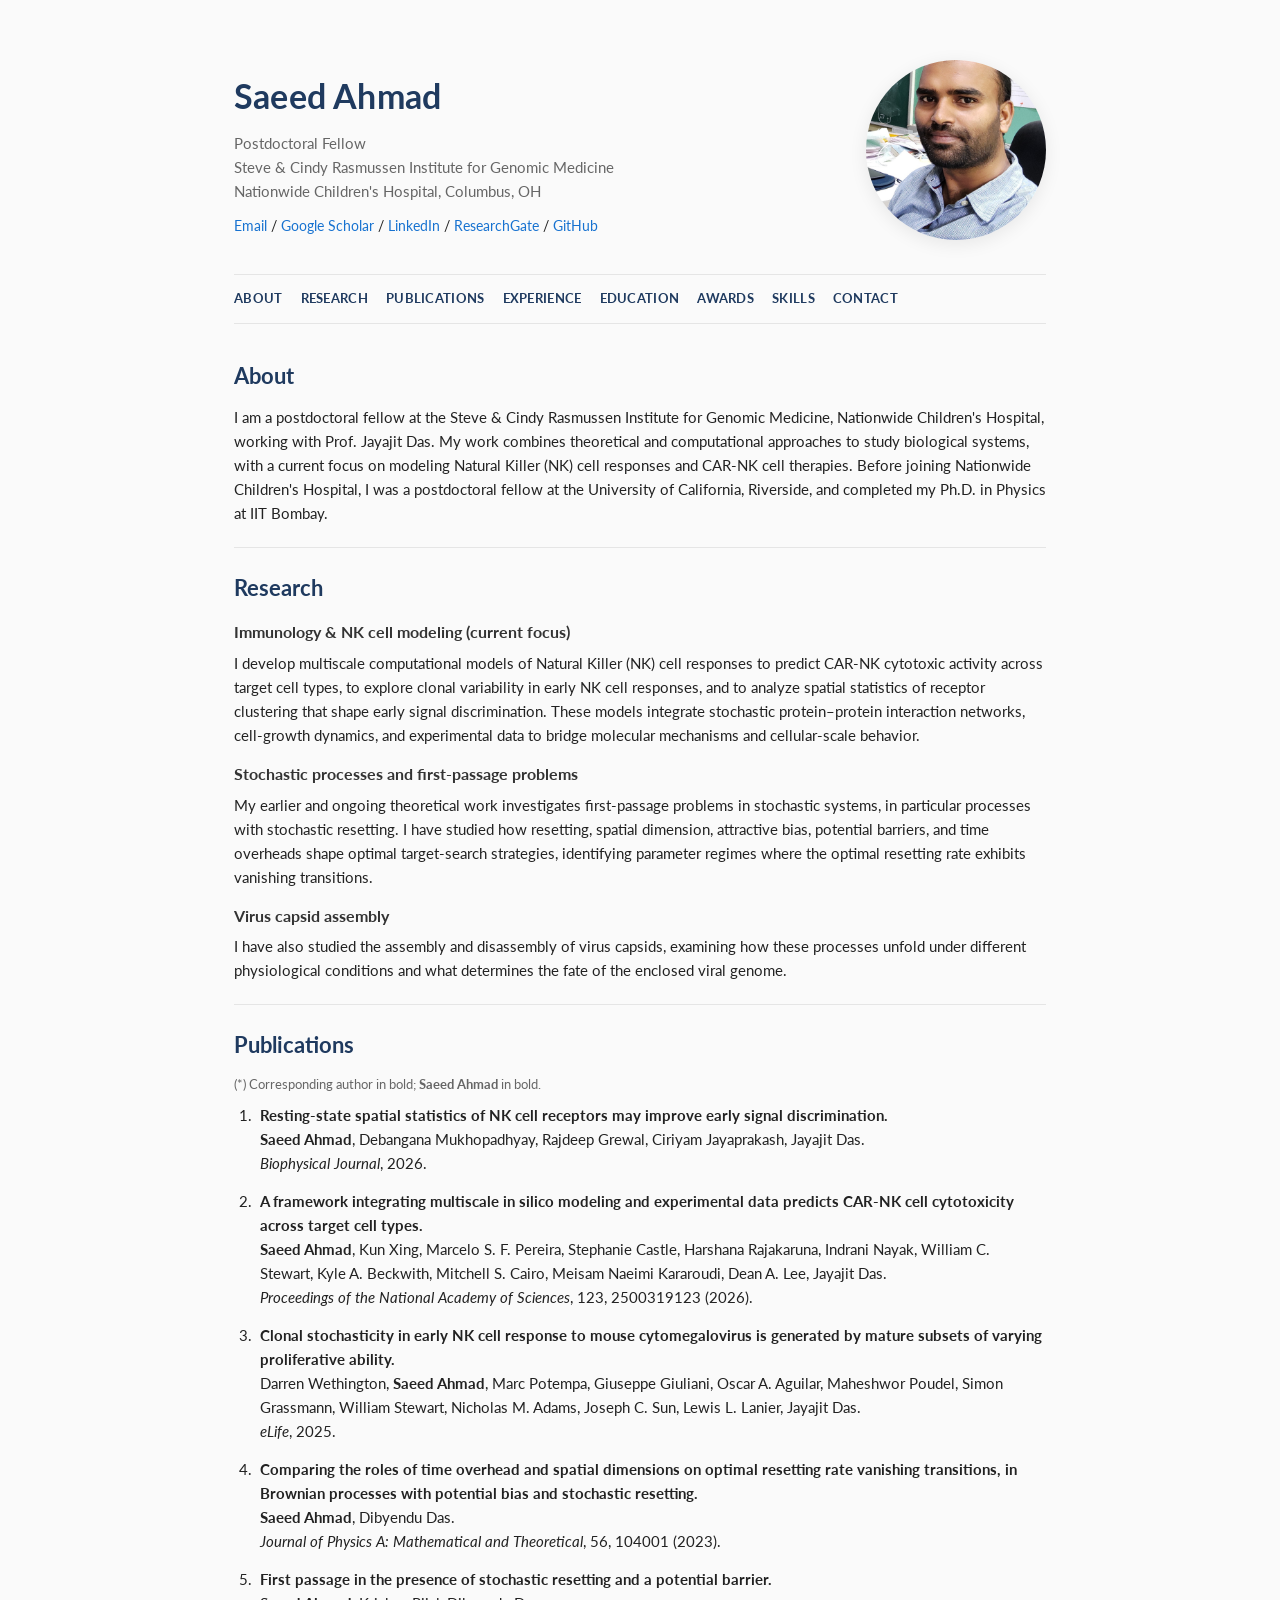
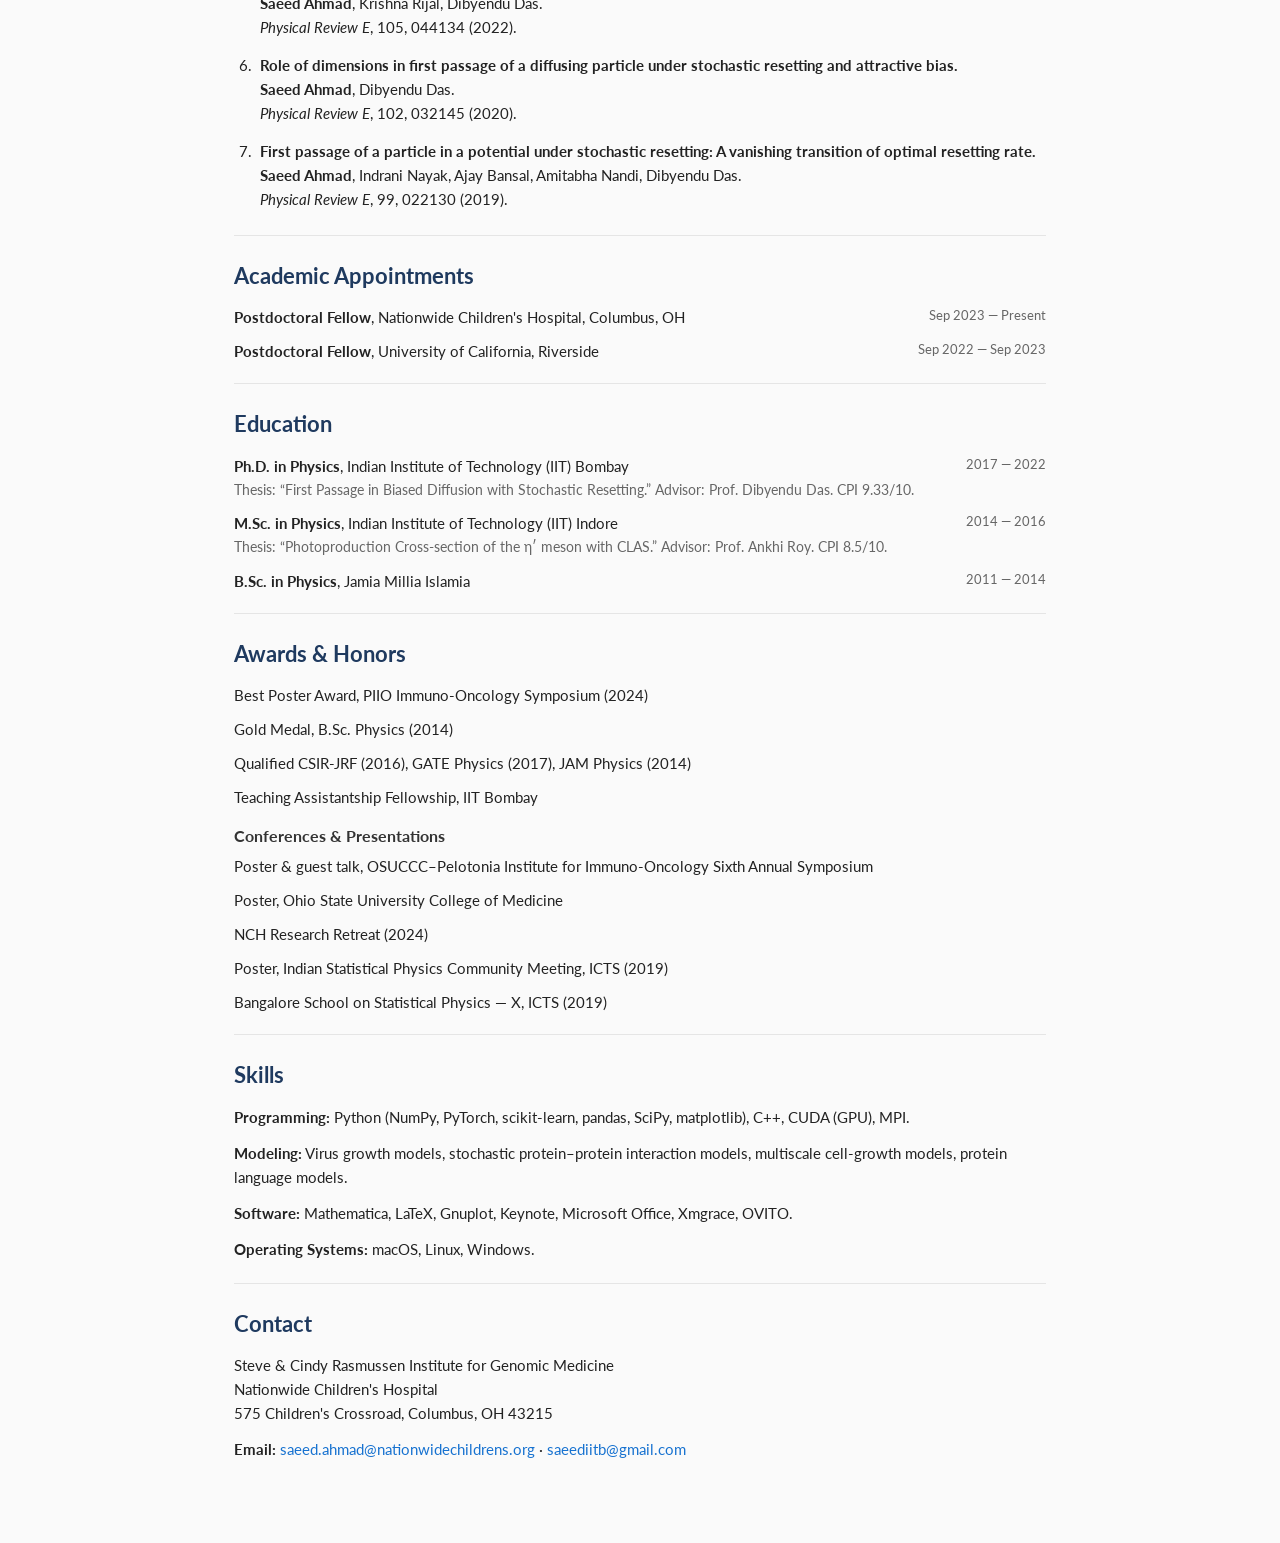
==== index.html @ 2b47fd46 "init commit" ====
<!DOCTYPE html>
<html lang="en">
<head>
  <meta charset="UTF-8">
  <title>Saeed Ahmad</title>
  <meta name="viewport" content="width=device-width, initial-scale=1">
  <meta name="description" content="Saeed Ahmad — Postdoctoral fellow at Nationwide Children's Hospital. Computational biology, stochastic processes, and NK cell immunology.">
  <link rel="stylesheet" href="stylesheet.css">
  <link href="https://fonts.googleapis.com/css?family=Lato:400,700&display=swap" rel="stylesheet">
</head>
<body>
  <div class="site-wrapper">

    <!-- ===== Header ===== -->
    <header class="site-header">
      <div class="header-text">
        <h1 class="name">Saeed Ahmad</h1>
        <p class="affiliation">
          Postdoctoral Fellow<br>
          Steve &amp; Cindy Rasmussen Institute for Genomic Medicine<br>
          Nationwide Children's Hospital, Columbus, OH
        </p>
        <p class="contact-line">
          <a href="mailto:saeed.ahmad@nationwidechildrens.org">Email</a> /
          <a href="https://scholar.google.com/citations?user=5NiP6fwAAAAJ&amp;hl=en" target="_blank" rel="noopener">Google Scholar</a> /
          <a href="https://www.linkedin.com/in/saeed-ahmad-b1a531228/" target="_blank" rel="noopener">LinkedIn</a> /
          <a href="https://www.researchgate.net/profile/Saeed-Ahmad-15" target="_blank" rel="noopener">ResearchGate</a> /
          <a href="https://github.com/" target="_blank" rel="noopener">GitHub</a>
        </p>
      </div>
      <div class="header-photo">
        <img src="saeed.jpg" class="profile-photo" alt="Saeed Ahmad">
      </div>
    </header>

    <!-- ===== Navigation ===== -->
    <nav class="site-nav">
      <a href="#about">About</a>
      <a href="#research">Research</a>
      <a href="#publications">Publications</a>
      <a href="#experience">Experience</a>
      <a href="#education">Education</a>
      <a href="#awards">Awards</a>
      <a href="#skills">Skills</a>
      <a href="#contact">Contact</a>
    </nav>

    <!-- ===== About ===== -->
    <section id="about" class="section">
      <h2>About</h2>
      <p>
        I am a postdoctoral fellow at the Steve &amp; Cindy Rasmussen Institute for Genomic Medicine,
        Nationwide Children's Hospital, working with Prof. Jayajit Das. My work combines
        theoretical and computational approaches to study biological systems, with a current focus on
        modeling Natural Killer (NK) cell responses and CAR-NK cell therapies. Before joining
        Nationwide Children's Hospital, I was a postdoctoral fellow at the University of California,
        Riverside, and completed my Ph.D. in Physics at IIT Bombay.
      </p>
    </section>

    <!-- ===== Research ===== -->
    <section id="research" class="section">
      <h2>Research</h2>

      <h3>Immunology &amp; NK cell modeling (current focus)</h3>
      <p>
        I develop multiscale computational models of Natural Killer (NK) cell responses to
        predict CAR-NK cytotoxic activity across target cell types, to explore clonal variability
        in early NK cell responses, and to analyze spatial statistics of receptor clustering that
        shape early signal discrimination. These models integrate stochastic protein–protein
        interaction networks, cell-growth dynamics, and experimental data to bridge molecular
        mechanisms and cellular-scale behavior.
      </p>

      <h3>Stochastic processes and first-passage problems</h3>
      <p>
        My earlier and ongoing theoretical work investigates first-passage problems in
        stochastic systems, in particular processes with stochastic resetting. I have studied
        how resetting, spatial dimension, attractive bias, potential barriers, and time overheads
        shape optimal target-search strategies, identifying parameter regimes where the optimal
        resetting rate exhibits vanishing transitions.
      </p>

      <h3>Virus capsid assembly</h3>
      <p>
        I have also studied the assembly and disassembly of virus capsids, examining how these
        processes unfold under different physiological conditions and what determines the fate
        of the enclosed viral genome.
      </p>
    </section>

    <!-- ===== Publications ===== -->
    <section id="publications" class="section">
      <h2>Publications</h2>
      <p class="pub-note">(*) Corresponding author in bold; <strong>Saeed Ahmad</strong> in bold.</p>

      <ol class="pub-list">
        <li>
          <span class="papertitle">Resting-state spatial statistics of NK cell receptors may improve early signal discrimination.</span><br>
          <strong>Saeed Ahmad</strong>, Debangana Mukhopadhyay, Rajdeep Grewal, Ciriyam Jayaprakash, Jayajit Das.<br>
          <em>Biophysical Journal</em>, 2026.
        </li>
        <li>
          <span class="papertitle">A framework integrating multiscale in silico modeling and experimental data predicts CAR-NK cell cytotoxicity across target cell types.</span><br>
          <strong>Saeed Ahmad</strong>, Kun Xing, Marcelo S. F. Pereira, Stephanie Castle, Harshana Rajakaruna, Indrani Nayak, William C. Stewart, Kyle A. Beckwith, Mitchell S. Cairo, Meisam Naeimi Kararoudi, Dean A. Lee, Jayajit Das.<br>
          <em>Proceedings of the National Academy of Sciences</em>, 123, 2500319123 (2026).
        </li>
        <li>
          <span class="papertitle">Clonal stochasticity in early NK cell response to mouse cytomegalovirus is generated by mature subsets of varying proliferative ability.</span><br>
          Darren Wethington, <strong>Saeed Ahmad</strong>, Marc Potempa, Giuseppe Giuliani, Oscar A. Aguilar, Maheshwor Poudel, Simon Grassmann, William Stewart, Nicholas M. Adams, Joseph C. Sun, Lewis L. Lanier, Jayajit Das.<br>
          <em>eLife</em>, 2025.
        </li>
        <li>
          <span class="papertitle">Comparing the roles of time overhead and spatial dimensions on optimal resetting rate vanishing transitions, in Brownian processes with potential bias and stochastic resetting.</span><br>
          <strong>Saeed Ahmad</strong>, Dibyendu Das.<br>
          <em>Journal of Physics A: Mathematical and Theoretical</em>, 56, 104001 (2023).
        </li>
        <li>
          <span class="papertitle">First passage in the presence of stochastic resetting and a potential barrier.</span><br>
          <strong>Saeed Ahmad</strong>, Krishna Rijal, Dibyendu Das.<br>
          <em>Physical Review E</em>, 105, 044134 (2022).
        </li>
        <li>
          <span class="papertitle">Role of dimensions in first passage of a diffusing particle under stochastic resetting and attractive bias.</span><br>
          <strong>Saeed Ahmad</strong>, Dibyendu Das.<br>
          <em>Physical Review E</em>, 102, 032145 (2020).
        </li>
        <li>
          <span class="papertitle">First passage of a particle in a potential under stochastic resetting: A vanishing transition of optimal resetting rate.</span><br>
          <strong>Saeed Ahmad</strong>, Indrani Nayak, Ajay Bansal, Amitabha Nandi, Dibyendu Das.<br>
          <em>Physical Review E</em>, 99, 022130 (2019).
        </li>
      </ol>
    </section>

    <!-- ===== Experience ===== -->
    <section id="experience" class="section">
      <h2>Academic Appointments</h2>
      <ul class="clean-list">
        <li>
          <strong>Postdoctoral Fellow</strong>, Nationwide Children's Hospital, Columbus, OH
          <span class="date">Sep 2023 — Present</span>
        </li>
        <li>
          <strong>Postdoctoral Fellow</strong>, University of California, Riverside
          <span class="date">Sep 2022 — Sep 2023</span>
        </li>
      </ul>
    </section>

    <!-- ===== Education ===== -->
    <section id="education" class="section">
      <h2>Education</h2>
      <ul class="clean-list">
        <li>
          <strong>Ph.D. in Physics</strong>, Indian Institute of Technology (IIT) Bombay
          <span class="date">2017 — 2022</span><br>
          <span class="sub">Thesis: “First Passage in Biased Diffusion with Stochastic Resetting.” Advisor: Prof. Dibyendu Das. CPI 9.33/10.</span>
        </li>
        <li>
          <strong>M.Sc. in Physics</strong>, Indian Institute of Technology (IIT) Indore
          <span class="date">2014 — 2016</span><br>
          <span class="sub">Thesis: “Photoproduction Cross-section of the η′ meson with CLAS.” Advisor: Prof. Ankhi Roy. CPI 8.5/10.</span>
        </li>
        <li>
          <strong>B.Sc. in Physics</strong>, Jamia Millia Islamia
          <span class="date">2011 — 2014</span>
        </li>
      </ul>
    </section>

    <!-- ===== Awards & Conferences ===== -->
    <section id="awards" class="section">
      <h2>Awards &amp; Honors</h2>
      <ul class="clean-list">
        <li>Best Poster Award, PIIO Immuno-Oncology Symposium (2024)</li>
        <li>Gold Medal, B.Sc. Physics (2014)</li>
        <li>Qualified CSIR-JRF (2016), GATE Physics (2017), JAM Physics (2014)</li>
        <li>Teaching Assistantship Fellowship, IIT Bombay</li>
      </ul>

      <h3>Conferences &amp; Presentations</h3>
      <ul class="clean-list">
        <li>Poster &amp; guest talk, OSUCCC–Pelotonia Institute for Immuno-Oncology Sixth Annual Symposium</li>
        <li>Poster, Ohio State University College of Medicine</li>
        <li>NCH Research Retreat (2024)</li>
        <li>Poster, Indian Statistical Physics Community Meeting, ICTS (2019)</li>
        <li>Bangalore School on Statistical Physics — X, ICTS (2019)</li>
      </ul>
    </section>

    <!-- ===== Skills ===== -->
    <section id="skills" class="section">
      <h2>Skills</h2>
      <p>
        <strong>Programming:</strong> Python (NumPy, PyTorch, scikit-learn, pandas, SciPy, matplotlib), C++, CUDA (GPU), MPI.
      </p>
      <p>
        <strong>Modeling:</strong> Virus growth models, stochastic protein–protein interaction models, multiscale cell-growth models, protein language models.
      </p>
      <p>
        <strong>Software:</strong> Mathematica, LaTeX, Gnuplot, Keynote, Microsoft Office, Xmgrace, OVITO.
      </p>
      <p>
        <strong>Operating Systems:</strong> macOS, Linux, Windows.
      </p>
    </section>

    <!-- ===== Contact ===== -->
    <section id="contact" class="section">
      <h2>Contact</h2>
      <p>
        Steve &amp; Cindy Rasmussen Institute for Genomic Medicine<br>
        Nationwide Children's Hospital<br>
        575 Children's Crossroad, Columbus, OH 43215
      </p>
      <p>
        <strong>Email:</strong>
        <a href="mailto:saeed.ahmad@nationwidechildrens.org">saeed.ahmad@nationwidechildrens.org</a> ·
        <a href="mailto:saeediitb@gmail.com">saeediitb@gmail.com</a>
      </p>
    </section>

  </div>
</body>
</html>
---- stylesheet.css ----
/* =========================================================
   Saeed Ahmad — researcher homepage
   Clean, responsive, single-column layout
   ========================================================= */

:root {
  --bg: #fafafa;
  --text: #222;
  --muted: #666;
  --link: #1772d0;
  --link-hover: #f09228;
  --border: #e5e5e5;
  --accent: #1f3a5f;
  --max-width: 860px;
}

* { box-sizing: border-box; }

html, body {
  margin: 0;
  padding: 0;
  background: var(--bg);
  color: var(--text);
  font-family: 'Lato', Verdana, Helvetica, sans-serif;
  font-size: 15px;
  line-height: 1.6;
  -webkit-font-smoothing: antialiased;
}

a {
  color: var(--link);
  text-decoration: none;
  transition: color 0.15s ease-in-out;
}
a:hover, a:focus { color: var(--link-hover); }

p { margin: 0 0 12px 0; }

/* ---------- Layout wrapper ---------- */
.site-wrapper {
  max-width: var(--max-width);
  margin: 0 auto;
  padding: 40px 24px 60px 24px;
}

/* ---------- Header ---------- */
.site-header {
  display: flex;
  flex-direction: row;
  align-items: center;
  gap: 32px;
  padding: 20px 0 28px 0;
  border-bottom: 1px solid var(--border);
}
.header-text { flex: 1 1 auto; }
.header-photo {
  flex: 0 0 auto;
  width: 180px;
  max-width: 35%;
}
.profile-photo {
  width: 100%;
  border-radius: 50%;
  object-fit: cover;
  aspect-ratio: 1 / 1;
  box-shadow: 0 4px 18px rgba(0,0,0,0.08);
}

.name {
  margin: 0 0 8px 0;
  font-size: 34px;
  font-weight: 700;
  letter-spacing: 0.2px;
  color: var(--accent);
}
.affiliation {
  margin: 0 0 12px 0;
  color: var(--muted);
  font-size: 15px;
}
.contact-line {
  margin: 0;
  font-size: 14px;
}

/* ---------- Navigation ---------- */
.site-nav {
  display: flex;
  flex-wrap: wrap;
  gap: 6px 18px;
  padding: 14px 0;
  margin: 0 0 12px 0;
  border-bottom: 1px solid var(--border);
  font-size: 14px;
}
.site-nav a {
  color: var(--accent);
  font-weight: 700;
  letter-spacing: 0.3px;
  text-transform: uppercase;
  font-size: 12.5px;
}
.site-nav a:hover { color: var(--link-hover); }

/* ---------- Sections ---------- */
.section {
  padding: 22px 0 10px 0;
  border-bottom: 1px solid var(--border);
}
.section:last-of-type { border-bottom: none; }

.section h2 {
  margin: 0 0 12px 0;
  font-size: 22px;
  font-weight: 700;
  color: var(--accent);
}
.section h3 {
  margin: 14px 0 6px 0;
  font-size: 16px;
  font-weight: 700;
  color: #333;
}

/* ---------- Publications ---------- */
.pub-note {
  font-size: 13px;
  color: var(--muted);
  margin-bottom: 8px;
}
.pub-list {
  list-style: decimal;
  padding-left: 22px;
  margin: 0;
}
.pub-list li {
  margin-bottom: 14px;
  padding-left: 4px;
}
.papertitle {
  font-weight: 700;
  color: #222;
}

/* ---------- Clean lists ---------- */
.clean-list {
  list-style: none;
  margin: 0;
  padding: 0;
}
.clean-list li {
  margin-bottom: 10px;
}
.clean-list .date {
  float: right;
  color: var(--muted);
  font-size: 13px;
}
.clean-list .sub {
  display: block;
  color: var(--muted);
  font-size: 13.5px;
  margin-top: 2px;
}

/* ---------- Responsive ---------- */
@media (max-width: 640px) {
  .site-wrapper { padding: 20px 16px 40px 16px; }
  .site-header {
    flex-direction: column-reverse;
    align-items: center;
    text-align: center;
    gap: 16px;
  }
  .header-photo { width: 140px; max-width: 60%; }
  .name { font-size: 28px; }
  .clean-list .date {
    float: none;
    display: block;
    margin-top: 2px;
  }
  .site-nav { justify-content: center; }
}

/* ---------- Accessibility ---------- */
:focus-visible {
  outline: 2px solid var(--link-hover);
  outline-offset: 2px;
}
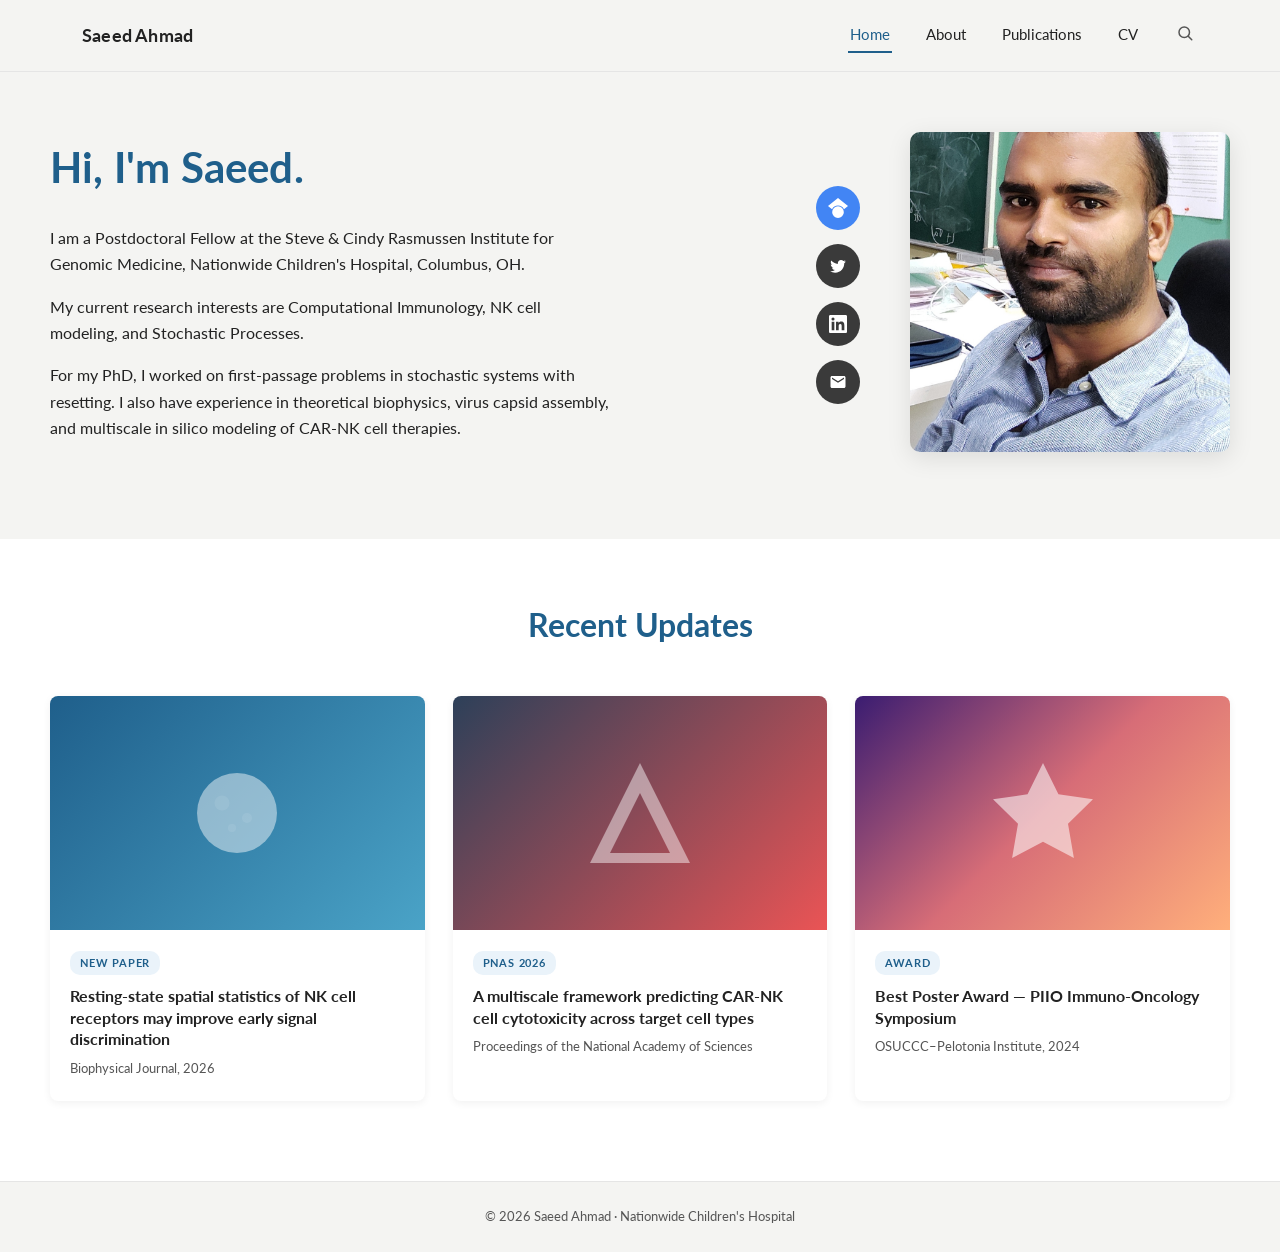
==== commit 320a2026: "block addition" ====
--- a/index.html
+++ b/index.html
@@ -5,222 +5,388 @@
   <title>Saeed Ahmad</title>
   <meta name="viewport" content="width=device-width, initial-scale=1">
   <meta name="description" content="Saeed Ahmad — Postdoctoral fellow at Nationwide Children's Hospital. Computational biology, stochastic processes, and NK cell immunology.">
-  <link rel="stylesheet" href="stylesheet.css">
   <link href="https://fonts.googleapis.com/css?family=Lato:400,700&display=swap" rel="stylesheet">
+  <style>
+    /* =========================================================
+       Saeed Ahmad — homepage (hero layout)
+       Inspired by a clean, minimal academic layout
+       ========================================================= */
+
+    :root {
+      --bg: #f4f4f2;
+      --bg-white: #ffffff;
+      --text: #222;
+      --muted: #555;
+      --link: #1772d0;
+      --link-hover: #f09228;
+      --border: #e5e5e5;
+      --accent: #1f5f8b;       /* Ishant-style blue */
+      --icon-bg: #3a3a3a;
+      --icon-bg-hover: #1f5f8b;
+      --max-width: 1180px;
+    }
+
+    * { box-sizing: border-box; }
+
+    html, body {
+      margin: 0;
+      padding: 0;
+      background: var(--bg);
+      color: var(--text);
+      font-family: 'Lato', Verdana, Helvetica, sans-serif;
+      font-size: 16px;
+      line-height: 1.65;
+      -webkit-font-smoothing: antialiased;
+    }
+
+    a {
+      color: var(--link);
+      text-decoration: none;
+      transition: color 0.15s ease-in-out;
+    }
+    a:hover, a:focus { color: var(--link-hover); }
+
+    p { margin: 0 0 14px 0; }
+
+    /* ---------- Top Nav Bar ---------- */
+    .topnav {
+      background: var(--bg);
+      border-bottom: 1px solid var(--border);
+    }
+    .topnav-inner {
+      max-width: var(--max-width);
+      margin: 0 auto;
+      padding: 18px 32px;
+      display: flex;
+      align-items: center;
+      justify-content: space-between;
+    }
+    .brand {
+      font-size: 18px;
+      font-weight: 700;
+      color: var(--text);
+      letter-spacing: 0.2px;
+    }
+    .nav-links {
+      display: flex;
+      gap: 32px;
+      align-items: center;
+    }
+    .nav-links a {
+      color: var(--text);
+      font-size: 15px;
+      font-weight: 400;
+      padding: 4px 2px;
+      border-bottom: 2px solid transparent;
+    }
+    .nav-links a.active,
+    .nav-links a:hover {
+      color: var(--accent);
+      border-bottom-color: var(--accent);
+    }
+    .nav-search {
+      background: none;
+      border: none;
+      color: var(--muted);
+      cursor: pointer;
+      font-size: 16px;
+      padding: 4px;
+    }
+    .nav-search:hover { color: var(--accent); }
+
+    /* ---------- Hero Section ---------- */
+    .hero {
+      background: var(--bg);
+      padding: 60px 32px 80px 32px;
+    }
+    .hero-inner {
+      max-width: var(--max-width);
+      margin: 0 auto;
+      display: grid;
+      grid-template-columns: 1fr auto auto;
+      gap: 40px;
+      align-items: center;
+    }
+    .hero-text { max-width: 560px; }
+    .hero-title {
+      font-size: 42px;
+      font-weight: 700;
+      color: var(--accent);
+      margin: 0 0 22px 0;
+      letter-spacing: 0.2px;
+    }
+    .hero-text p {
+      font-size: 16px;
+      color: var(--text);
+      margin-bottom: 16px;
+    }
+
+    /* Social icon column */
+    .hero-socials {
+      display: flex;
+      flex-direction: column;
+      gap: 14px;
+      align-items: center;
+      padding: 0 10px;
+    }
+    .social-btn {
+      display: flex;
+      align-items: center;
+      justify-content: center;
+      width: 44px;
+      height: 44px;
+      border-radius: 50%;
+      background: var(--icon-bg);
+      color: #fff;
+      font-size: 18px;
+      transition: background 0.2s ease, transform 0.2s ease;
+    }
+    .social-btn:hover {
+      background: var(--icon-bg-hover);
+      color: #fff;
+      transform: translateY(-2px);
+    }
+    .social-btn.scholar {
+      background: #4285F4;
+    }
+    .social-btn.scholar:hover { background: #1a56c2; }
+
+    /* Profile photo */
+    .hero-photo {
+      width: 320px;
+      max-width: 100%;
+    }
+    .hero-photo img {
+      width: 100%;
+      aspect-ratio: 1 / 1;
+      object-fit: cover;
+      border-radius: 10px;
+      box-shadow: 0 6px 24px rgba(0,0,0,0.10);
+    }
+
+    /* ---------- Recent Updates ---------- */
+    .updates {
+      background: var(--bg-white);
+      padding: 60px 32px 80px 32px;
+    }
+    .updates-inner {
+      max-width: var(--max-width);
+      margin: 0 auto;
+    }
+    .updates h2 {
+      text-align: center;
+      font-size: 32px;
+      font-weight: 700;
+      color: var(--accent);
+      margin: 0 0 44px 0;
+    }
+    .update-grid {
+      display: grid;
+      grid-template-columns: repeat(auto-fit, minmax(300px, 1fr));
+      gap: 28px;
+    }
+    .update-card {
+      background: var(--bg-white);
+      border-radius: 8px;
+      overflow: hidden;
+      box-shadow: 0 2px 8px rgba(0,0,0,0.06);
+      transition: transform 0.25s ease, box-shadow 0.25s ease;
+      display: flex;
+      flex-direction: column;
+    }
+    .update-card:hover {
+      transform: translateY(-4px);
+      box-shadow: 0 8px 20px rgba(0,0,0,0.10);
+    }
+    .update-thumb {
+      width: 100%;
+      aspect-ratio: 16 / 10;
+      display: flex;
+      align-items: center;
+      justify-content: center;
+      color: rgba(255,255,255,0.92);
+      font-size: 54px;
+      position: relative;
+      overflow: hidden;
+    }
+    .thumb-1 { background: linear-gradient(135deg, #1f5f8b, #4aa3c7); }
+    .thumb-2 { background: linear-gradient(135deg, #2d4059, #ea5455); }
+    .thumb-3 { background: linear-gradient(135deg, #3a1c71, #d76d77, #ffaf7b); }
+    .update-body {
+      padding: 18px 20px 22px 20px;
+    }
+    .update-tag {
+      display: inline-block;
+      font-size: 11px;
+      font-weight: 700;
+      letter-spacing: 0.8px;
+      text-transform: uppercase;
+      color: var(--accent);
+      background: #eaf3fa;
+      padding: 3px 10px;
+      border-radius: 10px;
+      margin-bottom: 10px;
+    }
+    .update-title {
+      font-size: 16px;
+      font-weight: 700;
+      color: #222;
+      margin: 0 0 8px 0;
+      line-height: 1.35;
+    }
+    .update-meta {
+      font-size: 13px;
+      color: var(--muted);
+      margin: 0;
+    }
+
+    /* ---------- Footer ---------- */
+    .site-footer {
+      background: var(--bg);
+      border-top: 1px solid var(--border);
+      padding: 24px 32px;
+      text-align: center;
+      font-size: 13px;
+      color: var(--muted);
+    }
+
+    /* ---------- Responsive ---------- */
+    @media (max-width: 900px) {
+      .hero-inner {
+        grid-template-columns: 1fr;
+        justify-items: center;
+        text-align: center;
+        gap: 28px;
+      }
+      .hero-text { order: 2; }
+      .hero-socials { order: 3; flex-direction: row; }
+      .hero-photo { order: 1; width: 240px; }
+      .hero-title { font-size: 34px; }
+    }
+    @media (max-width: 640px) {
+      .topnav-inner { padding: 14px 18px; flex-wrap: wrap; gap: 10px; }
+      .nav-links { gap: 18px; }
+      .nav-links a { font-size: 14px; }
+      .hero { padding: 40px 18px 50px 18px; }
+      .updates { padding: 40px 18px 60px 18px; }
+      .hero-title { font-size: 28px; }
+    }
+  </style>
 </head>
 <body>
-  <div class="site-wrapper">
-
-    <!-- ===== Header ===== -->
-    <header class="site-header">
-      <div class="header-text">
-        <h1 class="name">Saeed Ahmad</h1>
-        <p class="affiliation">
-          Postdoctoral Fellow<br>
-          Steve &amp; Cindy Rasmussen Institute for Genomic Medicine<br>
-          Nationwide Children's Hospital, Columbus, OH
+
+  <!-- ===== Top Navigation ===== -->
+  <nav class="topnav">
+    <div class="topnav-inner">
+      <div class="brand">Saeed Ahmad</div>
+      <div class="nav-links">
+        <a href="#" class="active">Home</a>
+        <a href="index_full.html#about">About</a>
+        <a href="index_full.html#publications">Publications</a>
+        <a href="index_full.html#experience">CV</a>
+        <button class="nav-search" aria-label="Search" title="Search">
+          <!-- search icon -->
+          <svg width="18" height="18" viewBox="0 0 24 24" fill="none" stroke="currentColor" stroke-width="2" stroke-linecap="round" stroke-linejoin="round"><circle cx="11" cy="11" r="7"></circle><line x1="21" y1="21" x2="16.65" y2="16.65"></line></svg>
+        </button>
+      </div>
+    </div>
+  </nav>
+
+  <!-- ===== Hero ===== -->
+  <section class="hero">
+    <div class="hero-inner">
+
+      <div class="hero-text">
+        <h1 class="hero-title">Hi, I'm Saeed.</h1>
+        <p>
+          I am a Postdoctoral Fellow at the Steve &amp; Cindy Rasmussen Institute for
+          Genomic Medicine, Nationwide Children's Hospital, Columbus, OH.
         </p>
-        <p class="contact-line">
-          <a href="mailto:saeed.ahmad@nationwidechildrens.org">Email</a> /
-          <a href="https://scholar.google.com/citations?user=5NiP6fwAAAAJ&amp;hl=en" target="_blank" rel="noopener">Google Scholar</a> /
-          <a href="https://www.linkedin.com/in/saeed-ahmad-b1a531228/" target="_blank" rel="noopener">LinkedIn</a> /
-          <a href="https://www.researchgate.net/profile/Saeed-Ahmad-15" target="_blank" rel="noopener">ResearchGate</a> /
-          <a href="https://github.com/" target="_blank" rel="noopener">GitHub</a>
+        <p>
+          My current research interests are Computational Immunology, NK cell modeling,
+          and Stochastic Processes.
         </p>
-      </div>
-      <div class="header-photo">
-        <img src="saeed.jpg" class="profile-photo" alt="Saeed Ahmad">
-      </div>
-    </header>
-
-    <!-- ===== Navigation ===== -->
-    <nav class="site-nav">
-      <a href="#about">About</a>
-      <a href="#research">Research</a>
-      <a href="#publications">Publications</a>
-      <a href="#experience">Experience</a>
-      <a href="#education">Education</a>
-      <a href="#awards">Awards</a>
-      <a href="#skills">Skills</a>
-      <a href="#contact">Contact</a>
-    </nav>
-
-    <!-- ===== About ===== -->
-    <section id="about" class="section">
-      <h2>About</h2>
-      <p>
-        I am a postdoctoral fellow at the Steve &amp; Cindy Rasmussen Institute for Genomic Medicine,
-        Nationwide Children's Hospital, working with Prof. Jayajit Das. My work combines
-        theoretical and computational approaches to study biological systems, with a current focus on
-        modeling Natural Killer (NK) cell responses and CAR-NK cell therapies. Before joining
-        Nationwide Children's Hospital, I was a postdoctoral fellow at the University of California,
-        Riverside, and completed my Ph.D. in Physics at IIT Bombay.
-      </p>
-    </section>
-
-    <!-- ===== Research ===== -->
-    <section id="research" class="section">
-      <h2>Research</h2>
-
-      <h3>Immunology &amp; NK cell modeling (current focus)</h3>
-      <p>
-        I develop multiscale computational models of Natural Killer (NK) cell responses to
-        predict CAR-NK cytotoxic activity across target cell types, to explore clonal variability
-        in early NK cell responses, and to analyze spatial statistics of receptor clustering that
-        shape early signal discrimination. These models integrate stochastic protein–protein
-        interaction networks, cell-growth dynamics, and experimental data to bridge molecular
-        mechanisms and cellular-scale behavior.
-      </p>
-
-      <h3>Stochastic processes and first-passage problems</h3>
-      <p>
-        My earlier and ongoing theoretical work investigates first-passage problems in
-        stochastic systems, in particular processes with stochastic resetting. I have studied
-        how resetting, spatial dimension, attractive bias, potential barriers, and time overheads
-        shape optimal target-search strategies, identifying parameter regimes where the optimal
-        resetting rate exhibits vanishing transitions.
-      </p>
-
-      <h3>Virus capsid assembly</h3>
-      <p>
-        I have also studied the assembly and disassembly of virus capsids, examining how these
-        processes unfold under different physiological conditions and what determines the fate
-        of the enclosed viral genome.
-      </p>
-    </section>
-
-    <!-- ===== Publications ===== -->
-    <section id="publications" class="section">
-      <h2>Publications</h2>
-      <p class="pub-note">(*) Corresponding author in bold; <strong>Saeed Ahmad</strong> in bold.</p>
-
-      <ol class="pub-list">
-        <li>
-          <span class="papertitle">Resting-state spatial statistics of NK cell receptors may improve early signal discrimination.</span><br>
-          <strong>Saeed Ahmad</strong>, Debangana Mukhopadhyay, Rajdeep Grewal, Ciriyam Jayaprakash, Jayajit Das.<br>
-          <em>Biophysical Journal</em>, 2026.
-        </li>
-        <li>
-          <span class="papertitle">A framework integrating multiscale in silico modeling and experimental data predicts CAR-NK cell cytotoxicity across target cell types.</span><br>
-          <strong>Saeed Ahmad</strong>, Kun Xing, Marcelo S. F. Pereira, Stephanie Castle, Harshana Rajakaruna, Indrani Nayak, William C. Stewart, Kyle A. Beckwith, Mitchell S. Cairo, Meisam Naeimi Kararoudi, Dean A. Lee, Jayajit Das.<br>
-          <em>Proceedings of the National Academy of Sciences</em>, 123, 2500319123 (2026).
-        </li>
-        <li>
-          <span class="papertitle">Clonal stochasticity in early NK cell response to mouse cytomegalovirus is generated by mature subsets of varying proliferative ability.</span><br>
-          Darren Wethington, <strong>Saeed Ahmad</strong>, Marc Potempa, Giuseppe Giuliani, Oscar A. Aguilar, Maheshwor Poudel, Simon Grassmann, William Stewart, Nicholas M. Adams, Joseph C. Sun, Lewis L. Lanier, Jayajit Das.<br>
-          <em>eLife</em>, 2025.
-        </li>
-        <li>
-          <span class="papertitle">Comparing the roles of time overhead and spatial dimensions on optimal resetting rate vanishing transitions, in Brownian processes with potential bias and stochastic resetting.</span><br>
-          <strong>Saeed Ahmad</strong>, Dibyendu Das.<br>
-          <em>Journal of Physics A: Mathematical and Theoretical</em>, 56, 104001 (2023).
-        </li>
-        <li>
-          <span class="papertitle">First passage in the presence of stochastic resetting and a potential barrier.</span><br>
-          <strong>Saeed Ahmad</strong>, Krishna Rijal, Dibyendu Das.<br>
-          <em>Physical Review E</em>, 105, 044134 (2022).
-        </li>
-        <li>
-          <span class="papertitle">Role of dimensions in first passage of a diffusing particle under stochastic resetting and attractive bias.</span><br>
-          <strong>Saeed Ahmad</strong>, Dibyendu Das.<br>
-          <em>Physical Review E</em>, 102, 032145 (2020).
-        </li>
-        <li>
-          <span class="papertitle">First passage of a particle in a potential under stochastic resetting: A vanishing transition of optimal resetting rate.</span><br>
-          <strong>Saeed Ahmad</strong>, Indrani Nayak, Ajay Bansal, Amitabha Nandi, Dibyendu Das.<br>
-          <em>Physical Review E</em>, 99, 022130 (2019).
-        </li>
-      </ol>
-    </section>
-
-    <!-- ===== Experience ===== -->
-    <section id="experience" class="section">
-      <h2>Academic Appointments</h2>
-      <ul class="clean-list">
-        <li>
-          <strong>Postdoctoral Fellow</strong>, Nationwide Children's Hospital, Columbus, OH
-          <span class="date">Sep 2023 — Present</span>
-        </li>
-        <li>
-          <strong>Postdoctoral Fellow</strong>, University of California, Riverside
-          <span class="date">Sep 2022 — Sep 2023</span>
-        </li>
-      </ul>
-    </section>
-
-    <!-- ===== Education ===== -->
-    <section id="education" class="section">
-      <h2>Education</h2>
-      <ul class="clean-list">
-        <li>
-          <strong>Ph.D. in Physics</strong>, Indian Institute of Technology (IIT) Bombay
-          <span class="date">2017 — 2022</span><br>
-          <span class="sub">Thesis: “First Passage in Biased Diffusion with Stochastic Resetting.” Advisor: Prof. Dibyendu Das. CPI 9.33/10.</span>
-        </li>
-        <li>
-          <strong>M.Sc. in Physics</strong>, Indian Institute of Technology (IIT) Indore
-          <span class="date">2014 — 2016</span><br>
-          <span class="sub">Thesis: “Photoproduction Cross-section of the η′ meson with CLAS.” Advisor: Prof. Ankhi Roy. CPI 8.5/10.</span>
-        </li>
-        <li>
-          <strong>B.Sc. in Physics</strong>, Jamia Millia Islamia
-          <span class="date">2011 — 2014</span>
-        </li>
-      </ul>
-    </section>
-
-    <!-- ===== Awards & Conferences ===== -->
-    <section id="awards" class="section">
-      <h2>Awards &amp; Honors</h2>
-      <ul class="clean-list">
-        <li>Best Poster Award, PIIO Immuno-Oncology Symposium (2024)</li>
-        <li>Gold Medal, B.Sc. Physics (2014)</li>
-        <li>Qualified CSIR-JRF (2016), GATE Physics (2017), JAM Physics (2014)</li>
-        <li>Teaching Assistantship Fellowship, IIT Bombay</li>
-      </ul>
-
-      <h3>Conferences &amp; Presentations</h3>
-      <ul class="clean-list">
-        <li>Poster &amp; guest talk, OSUCCC–Pelotonia Institute for Immuno-Oncology Sixth Annual Symposium</li>
-        <li>Poster, Ohio State University College of Medicine</li>
-        <li>NCH Research Retreat (2024)</li>
-        <li>Poster, Indian Statistical Physics Community Meeting, ICTS (2019)</li>
-        <li>Bangalore School on Statistical Physics — X, ICTS (2019)</li>
-      </ul>
-    </section>
-
-    <!-- ===== Skills ===== -->
-    <section id="skills" class="section">
-      <h2>Skills</h2>
-      <p>
-        <strong>Programming:</strong> Python (NumPy, PyTorch, scikit-learn, pandas, SciPy, matplotlib), C++, CUDA (GPU), MPI.
-      </p>
-      <p>
-        <strong>Modeling:</strong> Virus growth models, stochastic protein–protein interaction models, multiscale cell-growth models, protein language models.
-      </p>
-      <p>
-        <strong>Software:</strong> Mathematica, LaTeX, Gnuplot, Keynote, Microsoft Office, Xmgrace, OVITO.
-      </p>
-      <p>
-        <strong>Operating Systems:</strong> macOS, Linux, Windows.
-      </p>
-    </section>
-
-    <!-- ===== Contact ===== -->
-    <section id="contact" class="section">
-      <h2>Contact</h2>
-      <p>
-        Steve &amp; Cindy Rasmussen Institute for Genomic Medicine<br>
-        Nationwide Children's Hospital<br>
-        575 Children's Crossroad, Columbus, OH 43215
-      </p>
-      <p>
-        <strong>Email:</strong>
-        <a href="mailto:saeed.ahmad@nationwidechildrens.org">saeed.ahmad@nationwidechildrens.org</a> ·
-        <a href="mailto:saeediitb@gmail.com">saeediitb@gmail.com</a>
-      </p>
-    </section>
-
-  </div>
+        <p>
+          For my PhD, I worked on first-passage problems in stochastic systems with
+          resetting. I also have experience in theoretical biophysics, virus capsid
+          assembly, and multiscale in silico modeling of CAR-NK cell therapies.
+        </p>
+      </div>
+
+      <div class="hero-socials">
+        <a class="social-btn scholar" href="https://scholar.google.com/citations?user=5NiP6fwAAAAJ&amp;hl=en" target="_blank" rel="noopener" title="Google Scholar" aria-label="Google Scholar">
+          <svg width="20" height="20" viewBox="0 0 24 24" fill="currentColor"><path d="M12 24a7 7 0 1 1 0-14 7 7 0 0 1 0 14zm0-24L0 9.5l4.838 3.94A8 8 0 0 1 12 9a8 8 0 0 1 7.162 4.44L24 9.5z"/></svg>
+        </a>
+        <a class="social-btn" href="https://twitter.com/" target="_blank" rel="noopener" title="Twitter" aria-label="Twitter">
+          <svg width="18" height="18" viewBox="0 0 24 24" fill="currentColor"><path d="M22.46 6c-.77.35-1.6.58-2.46.69.88-.53 1.56-1.37 1.88-2.38-.83.5-1.75.85-2.72 1.05C18.37 4.5 17.26 4 16 4c-2.35 0-4.27 1.92-4.27 4.29 0 .34.04.67.11.98C8.28 9.09 5.11 7.38 3 4.79c-.37.63-.58 1.37-.58 2.15 0 1.49.75 2.81 1.91 3.56-.71 0-1.37-.2-1.95-.5v.03c0 2.08 1.48 3.82 3.44 4.21a4.22 4.22 0 0 1-1.93.07 4.28 4.28 0 0 0 4 2.98 8.521 8.521 0 0 1-5.33 1.84c-.34 0-.68-.02-1.02-.06C3.44 20.29 5.7 21 8.12 21 16 21 20.33 14.46 20.33 8.79c0-.19 0-.37-.01-.56.84-.6 1.56-1.36 2.14-2.23z"/></svg>
+        </a>
+        <a class="social-btn" href="https://www.linkedin.com/in/saeed-ahmad-b1a531228/" target="_blank" rel="noopener" title="LinkedIn" aria-label="LinkedIn">
+          <svg width="18" height="18" viewBox="0 0 24 24" fill="currentColor"><path d="M20.45 20.45h-3.56v-5.57c0-1.33-.03-3.04-1.85-3.04-1.85 0-2.13 1.45-2.13 2.94v5.67H9.36V9h3.41v1.56h.05c.48-.9 1.64-1.85 3.38-1.85 3.61 0 4.27 2.38 4.27 5.47v6.27zM5.34 7.43a2.06 2.06 0 1 1 0-4.13 2.06 2.06 0 0 1 0 4.13zm1.78 13.02H3.56V9h3.56v11.45zM22.22 0H1.77C.79 0 0 .77 0 1.72v20.56C0 23.23.79 24 1.77 24h20.45c.98 0 1.78-.77 1.78-1.72V1.72C24 .77 23.2 0 22.22 0z"/></svg>
+        </a>
+        <a class="social-btn" href="mailto:saeed.ahmad@nationwidechildrens.org" title="Email" aria-label="Email">
+          <svg width="18" height="18" viewBox="0 0 24 24" fill="currentColor"><path d="M20 4H4c-1.1 0-2 .9-2 2v12c0 1.1.9 2 2 2h16c1.1 0 2-.9 2-2V6c0-1.1-.9-2-2-2zm0 4l-8 5-8-5V6l8 5 8-5v2z"/></svg>
+        </a>
+      </div>
+
+      <div class="hero-photo">
+        <img src="saeed.jpg" alt="Saeed Ahmad">
+      </div>
+
+    </div>
+  </section>
+
+  <!-- ===== Recent Updates ===== -->
+  <section class="updates">
+    <div class="updates-inner">
+      <h2>Recent Updates</h2>
+      <div class="update-grid">
+
+        <a class="update-card" href="index_full.html#publications">
+          <div class="update-thumb thumb-1" aria-hidden="true">
+            <!-- abstract cell icon -->
+            <svg width="120" height="120" viewBox="0 0 24 24" fill="currentColor" opacity="0.5"><circle cx="12" cy="12" r="8"/><circle cx="9" cy="10" r="1.5" fill="#fff"/><circle cx="14" cy="13" r="1" fill="#fff"/><circle cx="11" cy="15" r="0.8" fill="#fff"/></svg>
+          </div>
+          <div class="update-body">
+            <span class="update-tag">New Paper</span>
+            <h3 class="update-title">Resting-state spatial statistics of NK cell receptors may improve early signal discrimination</h3>
+            <p class="update-meta">Biophysical Journal, 2026</p>
+          </div>
+        </a>
+
+        <a class="update-card" href="index_full.html#publications">
+          <div class="update-thumb thumb-2" aria-hidden="true">
+            <svg width="120" height="120" viewBox="0 0 24 24" fill="currentColor" opacity="0.5"><path d="M12 2L2 22h20L12 2zm0 6l6 12H6l6-12z"/></svg>
+          </div>
+          <div class="update-body">
+            <span class="update-tag">PNAS 2026</span>
+            <h3 class="update-title">A multiscale framework predicting CAR-NK cell cytotoxicity across target cell types</h3>
+            <p class="update-meta">Proceedings of the National Academy of Sciences</p>
+          </div>
+        </a>
+
+        <a class="update-card" href="index_full.html#awards">
+          <div class="update-thumb thumb-3" aria-hidden="true">
+            <svg width="120" height="120" viewBox="0 0 24 24" fill="currentColor" opacity="0.6"><path d="M12 2l3.09 6.26L22 9.27l-5 4.87 1.18 6.88L12 17.77l-6.18 3.25L7 14.14 2 9.27l6.91-1.01L12 2z"/></svg>
+          </div>
+          <div class="update-body">
+            <span class="update-tag">Award</span>
+            <h3 class="update-title">Best Poster Award — PIIO Immuno-Oncology Symposium</h3>
+            <p class="update-meta">OSUCCC–Pelotonia Institute, 2024</p>
+          </div>
+        </a>
+
+      </div>
+    </div>
+  </section>
+
+  <!-- ===== Footer ===== -->
+  <footer class="site-footer">
+    &copy; <span id="year"></span> Saeed Ahmad · Nationwide Children's Hospital
+  </footer>
+
+  <script>
+    document.getElementById('year').textContent = new Date().getFullYear();
+  </script>
+
 </body>
 </html>
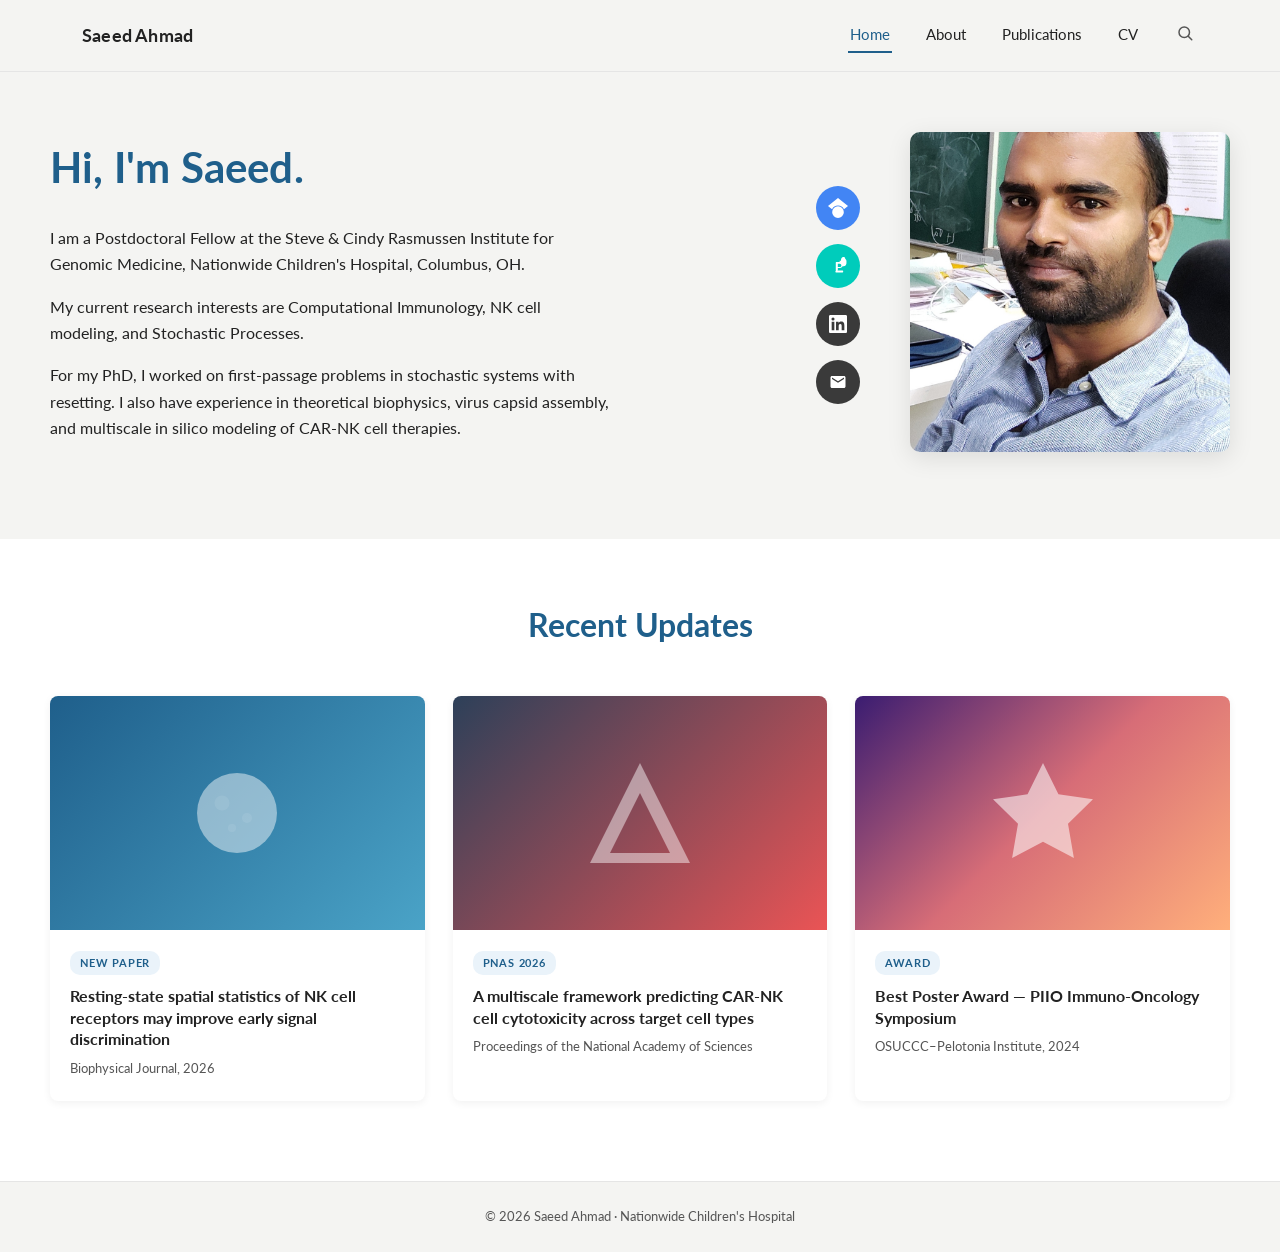
==== commit bcf1d3f6: "Editing about page" ====
--- a/index.html
+++ b/index.html
@@ -150,6 +150,10 @@
       background: #4285F4;
     }
     .social-btn.scholar:hover { background: #1a56c2; }
+    .social-btn.researchgate {
+      background: #00ccbb;
+    }
+    .social-btn.researchgate:hover { background: #008f83; }
 
     /* Profile photo */
     .hero-photo {
@@ -281,7 +285,7 @@
       <div class="brand">Saeed Ahmad</div>
       <div class="nav-links">
         <a href="#" class="active">Home</a>
-        <a href="index_full.html#about">About</a>
+        <a href="about.html">About</a>
         <a href="index_full.html#publications">Publications</a>
         <a href="index_full.html#experience">CV</a>
         <button class="nav-search" aria-label="Search" title="Search">
@@ -317,8 +321,8 @@
         <a class="social-btn scholar" href="https://scholar.google.com/citations?user=5NiP6fwAAAAJ&amp;hl=en" target="_blank" rel="noopener" title="Google Scholar" aria-label="Google Scholar">
           <svg width="20" height="20" viewBox="0 0 24 24" fill="currentColor"><path d="M12 24a7 7 0 1 1 0-14 7 7 0 0 1 0 14zm0-24L0 9.5l4.838 3.94A8 8 0 0 1 12 9a8 8 0 0 1 7.162 4.44L24 9.5z"/></svg>
         </a>
-        <a class="social-btn" href="https://twitter.com/" target="_blank" rel="noopener" title="Twitter" aria-label="Twitter">
-          <svg width="18" height="18" viewBox="0 0 24 24" fill="currentColor"><path d="M22.46 6c-.77.35-1.6.58-2.46.69.88-.53 1.56-1.37 1.88-2.38-.83.5-1.75.85-2.72 1.05C18.37 4.5 17.26 4 16 4c-2.35 0-4.27 1.92-4.27 4.29 0 .34.04.67.11.98C8.28 9.09 5.11 7.38 3 4.79c-.37.63-.58 1.37-.58 2.15 0 1.49.75 2.81 1.91 3.56-.71 0-1.37-.2-1.95-.5v.03c0 2.08 1.48 3.82 3.44 4.21a4.22 4.22 0 0 1-1.93.07 4.28 4.28 0 0 0 4 2.98 8.521 8.521 0 0 1-5.33 1.84c-.34 0-.68-.02-1.02-.06C3.44 20.29 5.7 21 8.12 21 16 21 20.33 14.46 20.33 8.79c0-.19 0-.37-.01-.56.84-.6 1.56-1.36 2.14-2.23z"/></svg>
+        <a class="social-btn researchgate" href="https://www.researchgate.net/profile/Saeed-Ahmad-15" target="_blank" rel="noopener" title="ResearchGate" aria-label="ResearchGate">
+          <svg width="18" height="18" viewBox="0 0 24 24" fill="currentColor"><path d="M19.586 0c-.818 0-1.508.19-2.073.565-.563.377-.97.936-1.213 1.68a3.193 3.193 0 0 0-.112.413 9.592 9.592 0 0 0-.078.475 15.97 15.97 0 0 0-.103 1.221 35.464 35.464 0 0 0-.04 1.725v.12c.001.392.013.975.04 1.725a15.97 15.97 0 0 0 .103 1.221c.013.073.04.23.078.475.038.243.075.38.112.412.244.744.65 1.303 1.213 1.68.565.376 1.255.564 2.073.564.826 0 1.532-.213 2.119-.64.586-.426 1.004-1.034 1.254-1.825.153-.472.25-.983.29-1.533.04-.55.06-1.26.06-2.127 0-.207-.005-.391-.014-.552a8.88 8.88 0 0 0-.044-.441 4.288 4.288 0 0 0-.077-.414c-.032-.13-.07-.267-.113-.413-.25-.79-.668-1.4-1.254-1.826C21.118.213 20.412 0 19.586 0zm-5.353 6.572h-4.51c-.377 0-.683.306-.683.683v10.15c0 .377.306.683.683.683h1.367c.377 0 .683-.306.683-.683v-2.735h2.46c2.735 0 4.92-2.185 4.92-4.919 0-2.734-2.185-4.919-4.92-4.919l.01-.26zM9.3 17.998c-.377 0-.683.306-.683.683v1.367c0 .377.306.683.683.683h8.886c.377 0 .683-.306.683-.683v-1.367c0-.377-.306-.683-.683-.683H9.3zm4.92-9.059c1.257 0 2.277 1.02 2.277 2.278 0 1.258-1.02 2.278-2.277 2.278h-2.46V8.939h2.46z"/></svg>
         </a>
         <a class="social-btn" href="https://www.linkedin.com/in/saeed-ahmad-b1a531228/" target="_blank" rel="noopener" title="LinkedIn" aria-label="LinkedIn">
           <svg width="18" height="18" viewBox="0 0 24 24" fill="currentColor"><path d="M20.45 20.45h-3.56v-5.57c0-1.33-.03-3.04-1.85-3.04-1.85 0-2.13 1.45-2.13 2.94v5.67H9.36V9h3.41v1.56h.05c.48-.9 1.64-1.85 3.38-1.85 3.61 0 4.27 2.38 4.27 5.47v6.27zM5.34 7.43a2.06 2.06 0 1 1 0-4.13 2.06 2.06 0 0 1 0 4.13zm1.78 13.02H3.56V9h3.56v11.45zM22.22 0H1.77C.79 0 0 .77 0 1.72v20.56C0 23.23.79 24 1.77 24h20.45c.98 0 1.78-.77 1.78-1.72V1.72C24 .77 23.2 0 22.22 0z"/></svg>
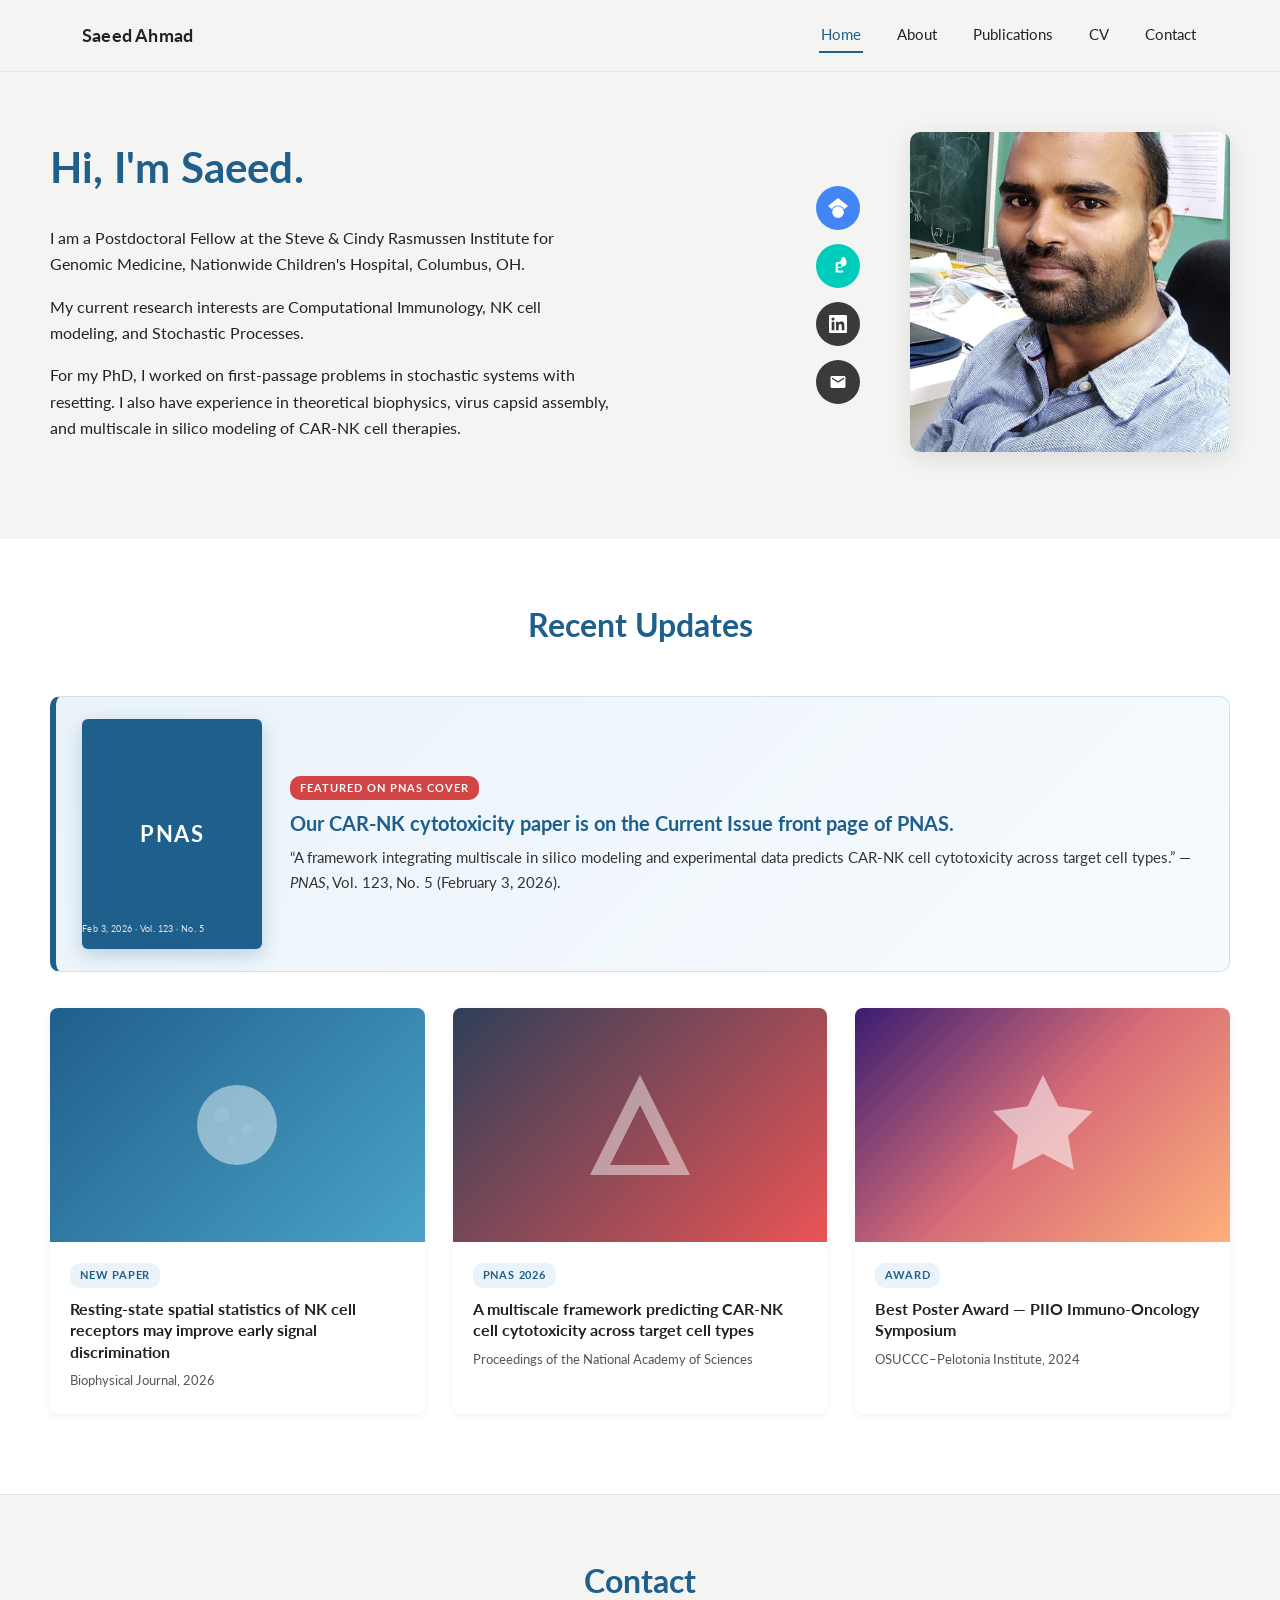
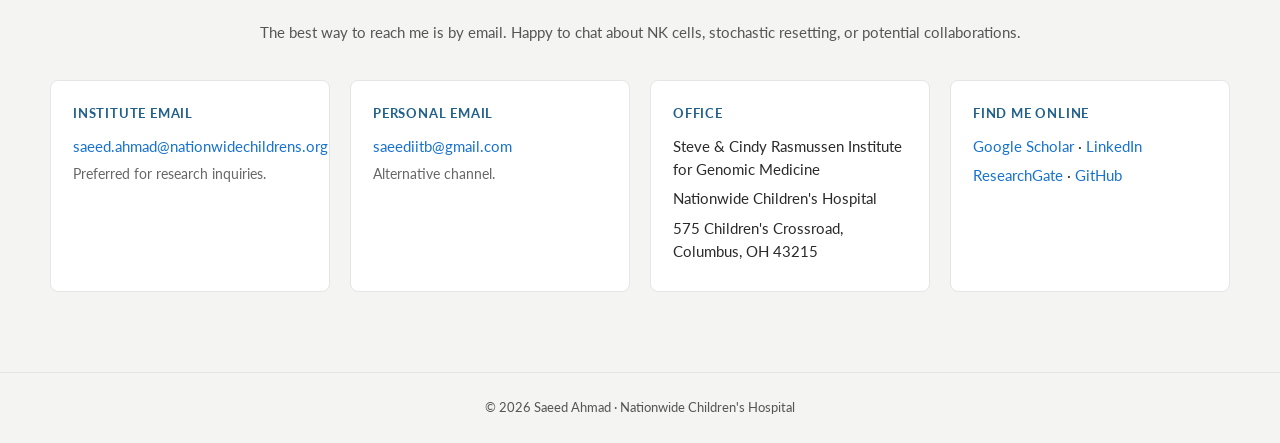
==== commit 9173c7f6: "Added Contact info" ====
--- a/index.html
+++ b/index.html
@@ -184,6 +184,80 @@
       color: var(--accent);
       margin: 0 0 44px 0;
     }
+
+    /* Featured / highlight banner */
+    .featured {
+      display: grid;
+      grid-template-columns: 180px 1fr;
+      gap: 28px;
+      align-items: center;
+      background: linear-gradient(135deg, #eaf3fa 0%, #f7fbfe 100%);
+      border: 1px solid #cfe2f1;
+      border-left: 6px solid var(--accent);
+      border-radius: 10px;
+      padding: 22px 26px;
+      margin-bottom: 36px;
+      text-decoration: none;
+      color: inherit;
+      transition: transform 0.25s ease, box-shadow 0.25s ease;
+    }
+    .featured:hover {
+      transform: translateY(-2px);
+      box-shadow: 0 10px 28px rgba(31,95,139,0.12);
+    }
+    .featured-badge {
+      display: flex;
+      align-items: center;
+      justify-content: center;
+      background: var(--accent);
+      color: #fff;
+      aspect-ratio: 1 / 1.28;
+      border-radius: 6px;
+      font-weight: 700;
+      font-size: 22px;
+      letter-spacing: 1.5px;
+      box-shadow: 0 6px 18px rgba(31,95,139,0.25);
+      position: relative;
+      overflow: hidden;
+    }
+    .featured-badge::after {
+      content: "Feb 3, 2026 · Vol. 123 · No. 5";
+      position: absolute;
+      bottom: 12px;
+      left: 0; right: 0;
+      font-size: 9px;
+      font-weight: 400;
+      letter-spacing: 0.4px;
+      opacity: 0.85;
+    }
+    .featured-body .eyebrow {
+      display: inline-block;
+      font-size: 11px;
+      font-weight: 700;
+      letter-spacing: 1px;
+      text-transform: uppercase;
+      color: #fff;
+      background: #d14545;
+      padding: 3px 10px;
+      border-radius: 10px;
+      margin-bottom: 10px;
+    }
+    .featured-body h3 {
+      font-size: 20px;
+      font-weight: 700;
+      color: var(--accent);
+      margin: 0 0 8px 0;
+      line-height: 1.35;
+    }
+    .featured-body p {
+      color: #333;
+      margin: 0;
+      font-size: 15px;
+    }
+    @media (max-width: 640px) {
+      .featured { grid-template-columns: 1fr; text-align: center; }
+      .featured-badge { width: 140px; margin: 0 auto; }
+    }
     .update-grid {
       display: grid;
       grid-template-columns: repeat(auto-fit, minmax(300px, 1fr));
@@ -243,6 +317,56 @@
       color: var(--muted);
       margin: 0;
     }
+
+    /* ---------- Contact ---------- */
+    .contact {
+      background: var(--bg);
+      padding: 60px 32px 80px 32px;
+      border-top: 1px solid var(--border);
+    }
+    .contact-inner {
+      max-width: var(--max-width);
+      margin: 0 auto;
+    }
+    .contact h2 {
+      text-align: center;
+      font-size: 32px;
+      font-weight: 700;
+      color: var(--accent);
+      margin: 0 0 12px 0;
+    }
+    .contact .contact-sub {
+      text-align: center;
+      color: var(--muted);
+      font-size: 15px;
+      margin: 0 0 36px 0;
+    }
+    .contact-grid {
+      display: grid;
+      grid-template-columns: repeat(auto-fit, minmax(260px, 1fr));
+      gap: 20px;
+    }
+    .contact-card {
+      background: var(--bg-white);
+      border: 1px solid var(--border);
+      border-radius: 8px;
+      padding: 22px 22px;
+    }
+    .contact-card h3 {
+      font-size: 13px;
+      font-weight: 700;
+      letter-spacing: 0.8px;
+      text-transform: uppercase;
+      color: var(--accent);
+      margin: 0 0 10px 0;
+    }
+    .contact-card p {
+      margin: 0 0 6px 0;
+      font-size: 15px;
+      color: #2a2a2a;
+      line-height: 1.55;
+    }
+    .contact-card a { color: var(--link); }
 
     /* ---------- Footer ---------- */
     .site-footer {
@@ -286,12 +410,9 @@
       <div class="nav-links">
         <a href="#" class="active">Home</a>
         <a href="about.html">About</a>
-        <a href="index_full.html#publications">Publications</a>
-        <a href="index_full.html#experience">CV</a>
-        <button class="nav-search" aria-label="Search" title="Search">
-          <!-- search icon -->
-          <svg width="18" height="18" viewBox="0 0 24 24" fill="none" stroke="currentColor" stroke-width="2" stroke-linecap="round" stroke-linejoin="round"><circle cx="11" cy="11" r="7"></circle><line x1="21" y1="21" x2="16.65" y2="16.65"></line></svg>
-        </button>
+        <a href="publications.html">Publications</a>
+        <a href="https://drsamalik.github.io/Home/CV.pdf" target="_blank" rel="noopener">CV</a>
+        <a href="#contact">Contact</a>
       </div>
     </div>
   </nav>
@@ -343,9 +464,23 @@
   <section class="updates">
     <div class="updates-inner">
       <h2>Recent Updates</h2>
+
+      <a class="featured" href="publications.html" aria-label="Featured on PNAS Current Issue cover">
+        <div class="featured-badge">PNAS</div>
+        <div class="featured-body">
+          <span class="eyebrow">Featured on PNAS Cover</span>
+          <h3>Our CAR-NK cytotoxicity paper is on the Current Issue front page of PNAS.</h3>
+          <p>
+            &ldquo;A framework integrating multiscale in silico modeling and experimental data predicts
+            CAR-NK cell cytotoxicity across target cell types.&rdquo; — <em>PNAS</em>, Vol. 123, No. 5
+            (February 3, 2026).
+          </p>
+        </div>
+      </a>
+
       <div class="update-grid">
 
-        <a class="update-card" href="index_full.html#publications">
+        <a class="update-card" href="publications.html">
           <div class="update-thumb thumb-1" aria-hidden="true">
             <!-- abstract cell icon -->
             <svg width="120" height="120" viewBox="0 0 24 24" fill="currentColor" opacity="0.5"><circle cx="12" cy="12" r="8"/><circle cx="9" cy="10" r="1.5" fill="#fff"/><circle cx="14" cy="13" r="1" fill="#fff"/><circle cx="11" cy="15" r="0.8" fill="#fff"/></svg>
@@ -357,7 +492,7 @@
           </div>
         </a>
 
-        <a class="update-card" href="index_full.html#publications">
+        <a class="update-card" href="publications.html">
           <div class="update-thumb thumb-2" aria-hidden="true">
             <svg width="120" height="120" viewBox="0 0 24 24" fill="currentColor" opacity="0.5"><path d="M12 2L2 22h20L12 2zm0 6l6 12H6l6-12z"/></svg>
           </div>
@@ -383,6 +518,47 @@
     </div>
   </section>
 
+  <!-- ===== Contact ===== -->
+  <section id="contact" class="contact">
+    <div class="contact-inner">
+      <h2>Contact</h2>
+      <p class="contact-sub">The best way to reach me is by email. Happy to chat about NK cells, stochastic resetting, or potential collaborations.</p>
+
+      <div class="contact-grid">
+        <div class="contact-card">
+          <h3>Institute Email</h3>
+          <p><a href="mailto:saeed.ahmad@nationwidechildrens.org">saeed.ahmad@nationwidechildrens.org</a></p>
+          <p style="font-size:13.5px;color:#666;">Preferred for research inquiries.</p>
+        </div>
+
+        <div class="contact-card">
+          <h3>Personal Email</h3>
+          <p><a href="mailto:saeediitb@gmail.com">saeediitb@gmail.com</a></p>
+          <p style="font-size:13.5px;color:#666;">Alternative channel.</p>
+        </div>
+
+        <div class="contact-card">
+          <h3>Office</h3>
+          <p>Steve &amp; Cindy Rasmussen Institute for Genomic Medicine</p>
+          <p>Nationwide Children's Hospital</p>
+          <p>575 Children's Crossroad, Columbus, OH 43215</p>
+        </div>
+
+        <div class="contact-card">
+          <h3>Find Me Online</h3>
+          <p>
+            <a href="https://scholar.google.com/citations?user=5NiP6fwAAAAJ&amp;hl=en" target="_blank" rel="noopener">Google Scholar</a> ·
+            <a href="https://www.linkedin.com/in/saeed-ahmad-b1a531228/" target="_blank" rel="noopener">LinkedIn</a>
+          </p>
+          <p>
+            <a href="https://www.researchgate.net/profile/Saeed-Ahmad-15" target="_blank" rel="noopener">ResearchGate</a> ·
+            <a href="https://github.com/drsamalik" target="_blank" rel="noopener">GitHub</a>
+          </p>
+        </div>
+      </div>
+    </div>
+  </section>
+
   <!-- ===== Footer ===== -->
   <footer class="site-footer">
     &copy; <span id="year"></span> Saeed Ahmad · Nationwide Children's Hospital
